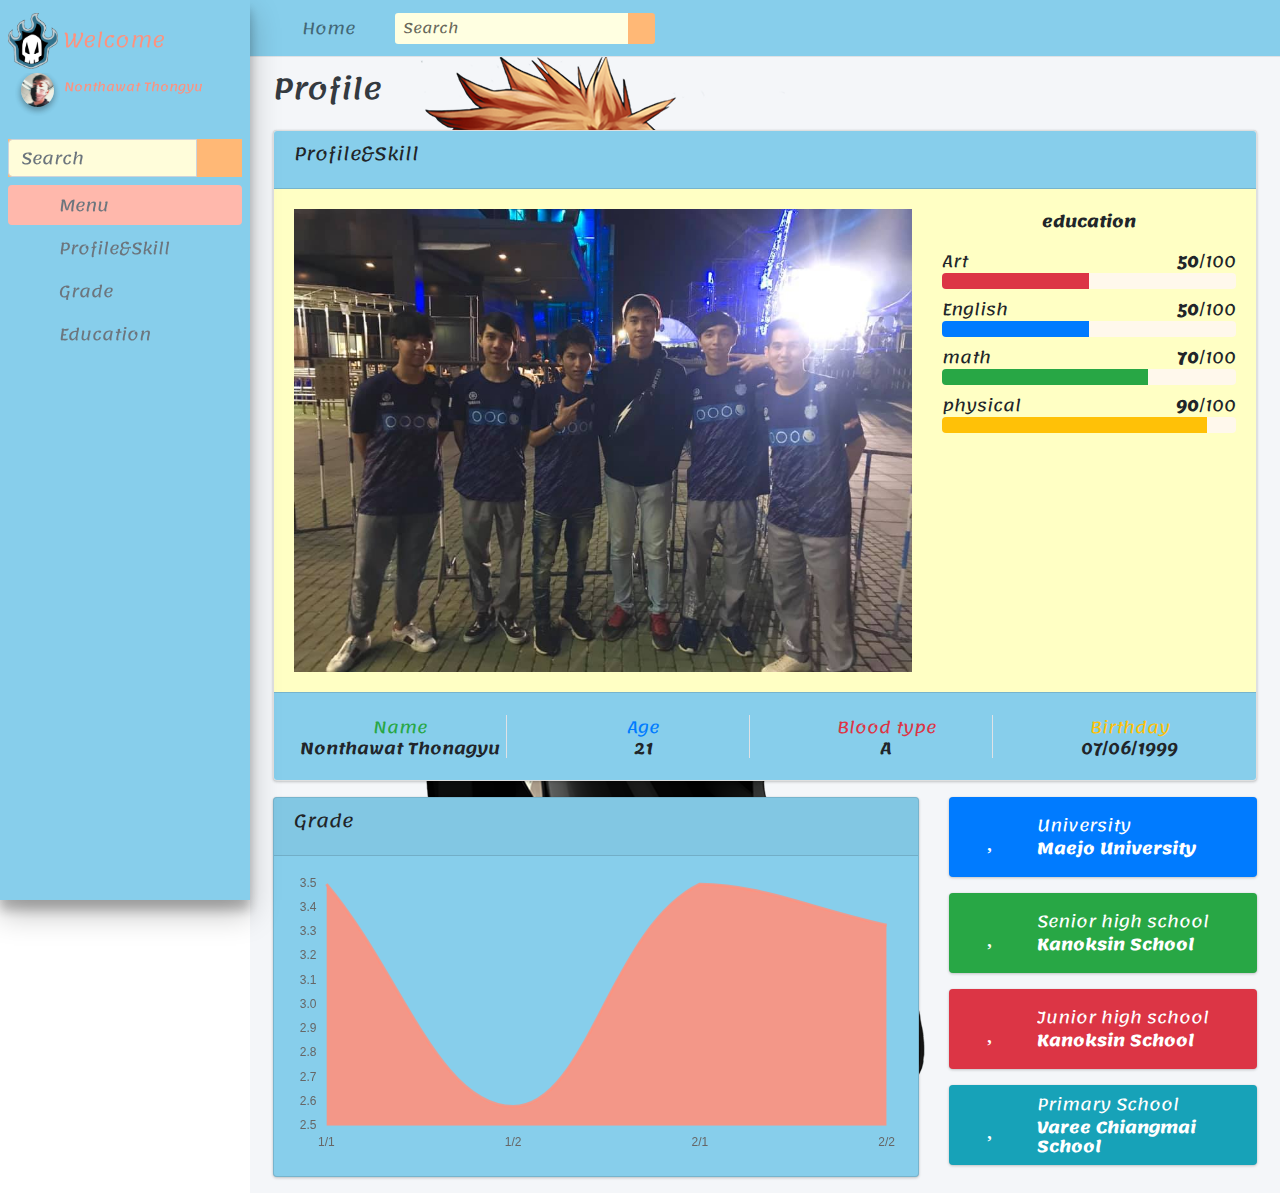
==== public/profile.html @ 497ecf7f "Enter" ====
<!DOCTYPE html>
<html lang="en">

<head>
    <meta charset="utf-8">
    <meta name="viewport" content="width=device-width, initial-scale=1">
    <title>Profile</title>
    <link rel="stylesheet" href="css/all.min.css">
    <!-- overlayScrollbars -->
    <link rel="stylesheet" href="css/OverlayScrollbars.min.css">
    <!-- Theme style -->
    <link rel="stylesheet" href="css/adminlte.min.css">
    <link rel="stylesheet" href="https://stackpath.bootstrapcdn.com/bootstrap/4.5.2/css/bootstrap.min.css"
        integrity="sha384-JcKb8q3iqJ61gNV9KGb8thSsNjpSL0n8PARn9HuZOnIxN0hoP+VmmDGMN5t9UJ0Z" crossorigin="anonymous">
    <link rel="stylesheet" href="https://stackpath.bootstrapcdn.com/bootstrap/4.5.0/css/bootstrap.min.css"
        integrity="sha384-9aIt2nRpC12Uk9gS9baDl411NQApFmC26EwAOH8WgZl5MYYxFfc+NcPb1dKGj7Sk" crossorigin="anonymous">
    <!--font awesome-->
    <link href="https://fonts.googleapis.com/css2?family=Lemonada:wght@400;500;600&display=swap" rel="stylesheet">
    <link rel="stylesheet" href="https://use.fontawesome.com/releases/v5.14.0/css/all.css"
        integrity="sha384-HzLeBuhoNPvSl5KYnjx0BT+WB0QEEqLprO+NBkkk5gbc67FTaL7XIGa2w1L0Xbgc" crossorigin="anonymous">
    <link rel="stylesheet" href="css/css.css">
</head>

<body class="hold-transition sidebar-mini layout-fixed layout-navbar-fixed">
    <div class="wrapper">

        <!-- Navbar -->
        <nav class="main-header navbar navbar-expand navbar-white navbar-light"
            style="background-color: skyblue;">
            <!-- Left navbar links -->
            <ul class="navbar-nav">
                <li class="nav-item">
                    <a class="nav-link" data-widget="pushmenu" href="#" role="button"><i class="fas fa-bars"></i></a>
                </li>
                <li class="nav-item d-none d-sm-inline-block">
                    <a href="" class="nav-link">Home</a>
                </li>
                <li class="nav-item d-none d-sm-inline-block">
                    <a href="#" class="nav-link"></a>
                </li>
            </ul>

            <!-- SEARCH FORM -->
            <form class="form-inline ml-3">
                <div class="input-group input-group-sm">
                    <input class="form-control form-control-navbar" type="search" placeholder="Search"
                        aria-label="Search" style="background-color: rgb(255, 255, 225);">
                    <div class="input-group-append">
                        <button class="btn btn-navbar" type="submit" style="background-color: rgb(255, 184, 118);">
                            <i class="fas fa-search"></i>
                        </button>
                    </div>
                </div>
            </form>
        </nav>
        <!-- /.navbar -->

        <!-- Main Sidebar Container -->
        <aside class="main-sidebar elevation-4" style="background-color: skyblue;">
            <!-- Brand Logo -->
            <a href="" class="brand-link ">
                <img src="images/logo.png" alt=""
                    class="bd-placeholder-img bd-placeholder-img-lg featurette-image img-fluid mx-auto" width="50"
                    height="50" reserveAspectRatio="xMidYMid slice" focusable="false" role="img"
                    aria-label="Placeholder: 50x50">
                <span class="brand-text font-weight-light " style="color: rgb(255, 145, 125);">Welcome</span>
            </a>

            <!-- Sidebar -->
            <div class="sidebar">
                <!-- Sidebar user panel (optional) -->
                <div class="user-panel mt-3 pb-3 mb-3 d-flex ">
                    <div class="image ">
                        <img src="images/Profile.jpg " class="img-circle elevation-2 " alt="User Image ">
                    </div>
                    <div class="info " style="font-size: 12px; ">
                        <a href="# " class="d-block " style="color: rgb(255, 145, 125);">Nonthawat Thongyu</a>
                    </div>
                </div>

                <!-- SidebarSearch Form -->
                <div class="form-inline ">
                    <div class="input-group " data-widget="sidebar-search "
                        style="background-color: rgb(255, 184, 118);">
                        <input class="form-control form-control-sidebar " type="search " placeholder="Search "
                            aria-label="Search " style="background-color: rgb(255, 253, 218);">
                        <div class=" input-group-append ">
                            <button class="btn btn-sidebar ">
                                <i class="fas fa-search fa-fw "></i>
                            </button>
                        </div>
                    </div>
                </div>

                <!-- Sidebar Menu -->
                <nav class="mt-2 ">
                    <ul class="nav nav-pills nav-sidebar flex-column " data-widget="treeview " role="menu "
                        data-accordion="false ">
                        <!-- Add icons to the links using the .nav-icon class
                   with font-awesome or any other icon font library -->
                        <li class="nav-item menu-open ">
                            <a href="# " class="nav-link " style="background-color: rgb(255, 184, 172); ">
                                <i class="nav-icon fas fa-th"></i>
                                <p>
                                    Menu
                                    <i class="right fas fa-angle-left "></i>
                                </p>
                            </a>
                            <ul class="nav nav-treeview">
                                <li class="nav-item">
                                    <a href="" class="nav-link">
                                        <i class="far fa-circle nav-icon"></i>
                                        <p>Profile&Skill</p>
                                    </a>
                                </li>
                                <li class="nav-item">
                                    <a href="" class="nav-link">
                                        <i class="far fa-circle nav-icon"></i>
                                        <p>Grade</p>
                                    </a>
                                </li>
                                <li class="nav-item">
                                    <a href="" class="nav-link">
                                        <i class="far fa-circle nav-icon"></i>
                                        <p>Education</p>
                                    </a>
                                </li>
                            </ul>
                        </li>
                    </ul>
                </nav>
                <!-- /.sidebar-menu -->
            </div>
            <!-- /.sidebar -->
        </aside>

        <div class="content-wrapper"
            style="background-image: url(images/bleach.png); background-attachment: fixed; background-repeat: no-repeat; background-position: 50% 0%;">
            <!-- Content Header (Page header) -->
            <div class="content-header">
                <div class="container-fluid">
                    <div class="row mb-2">
                        <div class="col-sm-6">
                            <h1 class="m-0 text-dark">Profile</h1>
                        </div>
                        <!-- /.col -->
                        <!-- /.col -->
                    </div>
                    <!-- /.row -->
                </div>
                <!-- /.container-fluid -->
            </div>
            <!-- /.content-header -->

            <!-- Main content -->
            <section class="content">
                <div class="container-fluid">
                    <div class="row">
                        <div class="col-md-12">
                            <div class="card">
                                <div class="card-header" style="background-color: skyblue; ">
                                    <h5 class="card-title">Profile&Skill</h5>
                                    <div class="card-tools">
                                        <button type="button" class="btn btn-tool" data-card-widget="collapse">
                                    </div>
                                </div>
                                <!-- /.card-header -->
                                <div class="card-body" style="background-color: rgb(255, 255, 196); ">
                                    <div class="row">
                                        <div class="col-md-8">
                                            <img src="images/Pro.jpg" alt=""
                                                class="bd-placeholder-img bd-placeholder-img-lg featurette-image img-fluid mx-auto"
                                                width="1000" height="400" reserveAspectRatio="xMidYMid slice"
                                                focusable="false" role="img" aria-label="Placeholder: 1000x400">

                                            <!-- /.chart-responsive -->
                                        </div>
                                        <!-- /.col -->
                                        <div class="col-md-4">
                                            <p class="text-center">
                                                <strong>education</strong>
                                            </p>

                                            <div class="progress-group">
                                                Art
                                                <span class="float-right"><b>50</b>/100</span>
                                                <div class="progress progress-sm"
                                                    style="background-color: rgb(255, 248, 236);">
                                                    <div class="progress-bar bg-danger" style="width: 50%"></div>
                                                </div>
                                            </div>
                                            <!-- /.progress-group -->

                                            <div class="progress-group">
                                                English
                                                <span class="float-right"><b>50</b>/100</span>
                                                <div class="progress progress-sm"
                                                    style="background-color: rgb(255, 248, 236);">
                                                    <div class="progress-bar bg-primary" style="width: 50%"></div>
                                                </div>
                                            </div>

                                            <!-- /.progress-group -->
                                            <div class="progress-group">
                                                <span class="progress-text">math</span>
                                                <span class="float-right"><b>70</b>/100</span>
                                                <div class="progress progress-sm"
                                                    style="background-color: rgb(255, 248, 236);">
                                                    <div class="progress-bar bg-success" style="width: 70% "></div>
                                                </div>
                                            </div>

                                            <!-- /.progress-group -->
                                            <div class="progress-group">
                                                physical
                                                <span class="float-right"><b>90</b>/100</span>
                                                <div class="progress progress-sm"
                                                    style="background-color: rgb(255, 248, 236);">
                                                    <div class="progress-bar bg-warning" style="width: 90%"></div>
                                                </div>
                                            </div>
                                            <!-- /.progress-group -->
                                        </div>
                                        <!-- /.col -->
                                    </div>
                                    <!-- /.row -->
                                </div>
                                <!-- ./card-body -->
                                <div class="card-footer" style="background-color:skyblue;">
                                    <div class=" row ">
                                        <div class="col-sm-3 col-6 ">
                                            <div class="description-block border-right ">
                                                <span class="description-percentage text-success "><i
                                                        class=" "></i>Name</span>
                                                <h5 class="description-header ">Nonthawat Thonagyu</h5>
                                            </div>
                                            <!-- /.description-block -->
                                        </div>
                                        <!-- /.col -->
                                        <div class="col-sm-3 col-6 ">
                                            <div class="description-block border-right ">
                                                <span class="description-percentage text-primary "><i
                                                        class=" "></i>Age</span>
                                                <h5 class="description-header ">21</h5>
                                            </div>
                                            <!-- /.description-block -->
                                        </div>
                                        <!-- /.col -->
                                        <div class="col-sm-3 col-6 ">
                                            <div class="description-block border-right ">
                                                <span class="description-percentage text-danger "><i class=" "></i>Blood
                                                    type</span>
                                                <h5 class="description-header ">A</h5>
                                            </div>
                                            <!-- /.description-block -->
                                        </div>
                                        <!-- /.col -->
                                        <div class="col-sm-3 col-6 ">
                                            <div class="description-block ">
                                                <span class="description-percentage text-warning "><i
                                                        class=" "></i>Birthday</span>
                                                <h5 class="description-header ">07/06/1999</h5>
                                            </div>
                                            <!-- /.description-block -->
                                        </div>
                                    </div>
                                    <!-- /.row -->
                                </div>
                                <!-- /.card-footer -->
                            </div>
                            <!-- /.card -->
                        </div>
                        <!-- /.col -->
                    </div>
                    <!-- /.row -->

                    <!-- Main row -->
                    <div class="row ">
                        <!-- Left col -->
                        <div class="col-md-8 ">
                            <!-- MAP & BOX PANE -->
                            <div class="card " style="background-color: skyblue; ">
                                <div class="card-header">
                                    <h3 class="card-title">Grade</h3>
                                </div>
                                <div class="card-body">
                                    <div class="chart">
                                        <canvas id="areaChart"
                                            style="min-height: 280px; height: 280px; max-height: 280px; max-width: 100%;"></canvas>
                                    </div>
                                </div>
                                <!-- /.card-body -->
                            </div>
                            <!-- /.card -->
                        </div>
                        <!-- /.col -->
                        <div class="col-md-4 ">
                            <!-- Info Boxes Style 2 -->
                            <div class="info-box mb-3 bg-primary ">
                                <span class="info-box-icon "><i class="far fa-heart "></i></span>

                                <div class="info-box-content ">
                                    <span class="info-box-text ">University</span>
                                    <span class="info-box-number ">Maejo University</span>
                                </div>
                                <!-- /.info-box-content -->
                            </div>
                            <!-- /.info-box -->
                            <div class="info-box mb-3 bg-success ">
                                <span class="info-box-icon "><i class="far fa-heart "></i></span>

                                <div class="info-box-content ">
                                    <span class="info-box-text ">Senior high school</span>
                                    <span class="info-box-number ">Kanoksin School</span>
                                </div>
                                <!-- /.info-box-content -->
                            </div>
                            <!-- /.info-box -->
                            <div class="info-box mb-3 bg-danger ">
                                <span class="info-box-icon "><i class="far fa-heart "></i></span>

                                <div class="info-box-content ">
                                    <span class="info-box-text ">Junior high school</span>
                                    <span class="info-box-number ">Kanoksin School</span>
                                </div>
                                <!-- /.info-box-content -->
                            </div>
                            <!-- /.info-box -->
                            <div class="info-box mb-3 bg-info ">
                                <span class="info-box-icon "><i class="far fa-heart "></i></span>

                                <div class="info-box-content ">
                                    <span class="info-box-text ">Primary School</span>
                                    <span class="info-box-number ">Varee Chiangmai School</span>
                                </div>
                                <!-- /.info-box-content -->
                            </div>
                            <!-- /.card -->
                        </div>
                        <!-- /.col -->
                    </div>
                    <!-- /.row -->
                </div>
                <!--/. container-fluid -->
            </section>
            <!-- /.content -->
        </div>
        <!-- /.content-header -->

        <!-- Main content -->

        <!-- /.content -->
    </div>
    <script src="js/jquery.min.js"></script>
    <!-- Bootstrap -->
    <script src="js/bootstrap.bundle.min.js "></script>
    <!-- overlayScrollbars -->
    <script src="js/jquery.overlayScrollbars.min.js "></script>
    <!-- AdminLTE App -->
    <script src="js/adminlte.js "></script>

    <!-- PAGE PLUGINS -->
    <!-- jQuery Mapael -->
    <script src="js/jquery.mousewheel.js "></script>
    <script src="js/raphael.min.js "></script>
    <script src="js/jquery.mapael.min.js "></script>
    <script src="js/usa_states.min.js "></script>
    <!-- ChartJS -->
    <script src="js/Chart.min.js "></script>

    <!-- AdminLTE for demo purposes -->
    <script src="js/demo.js "></script>
    <!-- AdminLTE dashboard demo (This is only for demo purposes) -->
    <script src="js/pages/dashboard2.js "></script>
    <script>
        $(function () {
            /* ChartJS
             * -------
             * Here we will create a few charts using ChartJS
             */

            //--------------
            //- AREA CHART -
            //--------------

            // Get context with jQuery - using jQuery's .get() method.
            var areaChartCanvas = $('#areaChart').get(0).getContext('2d')

            var areaChartData = {
                labels: ['1/1', '1/2', '2/1', '2/2'],
                datasets: [{
                    label: 'Digital Goods',
                    backgroundColor: 'rgba(255, 145, 125,0.9)',
                    borderColor: 'rgba(255, 145, 125,0.8)',
                    pointRadius: false,
                    pointColor: '#3b8bba',
                    pointStrokeColor: 'rgba(255, 145, 125,1)',
                    pointHighlightFill: '#fff',
                    pointHighlightStroke: 'rgba(255, 145, 125,1)',
                    data: [3.50, 2.58, 3.50, 3.33]
                }]
            }
            var areaChartOptions = {
                maintainAspectRatio: false,
                responsive: true,
                legend: {
                    display: false
                },
                scales: {
                    xAxes: [{
                        gridLines: {
                            display: false,
                        }
                    }],
                    yAxes: [{
                        gridLines: {
                            display: false,
                        }
                    }]
                }
            }

            // This will get the first returned node in the jQuery collection.
            var areaChart = new Chart(areaChartCanvas, {
                type: 'line',
                data: areaChartData,
                options: areaChartOptions
            })
        })
    </script>
</body>

</html>
---- public/css/OverlayScrollbars.min.css ----
/*!
 * OverlayScrollbars
 * https://github.com/KingSora/OverlayScrollbars
 *
 * Version: 1.12.0
 *
 * Copyright KingSora | Rene Haas.
 * https://github.com/KingSora
 *
 * Released under the MIT license.
 * Date: 05.04.2020
 */
html.os-html,html.os-html>.os-host{display:block;overflow:hidden;box-sizing:border-box;height:100%!important;width:100%!important;min-width:100%!important;min-height:100%!important;margin:0!important;position:absolute!important}html.os-html>.os-host>.os-padding{position:absolute}body.os-dragging,body.os-dragging *{cursor:default}.os-host,.os-host-textarea{position:relative;overflow:visible!important;-webkit-box-orient:vertical;-webkit-box-direction:normal;-ms-flex-direction:column;flex-direction:column;-ms-flex-wrap:nowrap;flex-wrap:nowrap;-webkit-box-pack:start;-ms-flex-pack:start;justify-content:flex-start;-ms-flex-line-pack:start;align-content:flex-start;-webkit-box-align:start;-ms-flex-align:start;-ms-grid-row-align:flex-start;align-items:flex-start}.os-host-flexbox{overflow:hidden!important;display:-webkit-box;display:-ms-flexbox;display:flex}.os-host-flexbox>.os-size-auto-observer{height:inherit!important}.os-host-flexbox>.os-content-glue{-webkit-box-flex:1;-ms-flex-positive:1;flex-grow:1;-ms-flex-negative:0;flex-shrink:0}.os-host-flexbox>.os-size-auto-observer,.os-host-flexbox>.os-content-glue{min-height:0;min-width:0;-webkit-box-flex:0;-ms-flex-positive:0;flex-grow:0;-ms-flex-negative:1;flex-shrink:1;-ms-flex-preferred-size:auto;flex-basis:auto}#os-dummy-scrollbar-size{position:fixed;opacity:0;-ms-filter:'progid:DXImageTransform.Microsoft.Alpha(Opacity=0)';visibility:hidden;overflow:scroll;height:500px;width:500px}#os-dummy-scrollbar-size>div{width:200%;height:200%;margin:10px 0}#os-dummy-scrollbar-size:before,#os-dummy-scrollbar-size:after,.os-content:before,.os-content:after{content:'';display:table;width:.01px;height:.01px;line-height:0;font-size:0;flex-grow:0;flex-shrink:0;visibility:hidden}#os-dummy-scrollbar-size,.os-viewport{-ms-overflow-style:scrollbar!important}.os-viewport-native-scrollbars-invisible#os-dummy-scrollbar-size,.os-viewport-native-scrollbars-invisible.os-viewport{scrollbar-width:none!important}.os-viewport-native-scrollbars-invisible#os-dummy-scrollbar-size::-webkit-scrollbar,.os-viewport-native-scrollbars-invisible.os-viewport::-webkit-scrollbar,.os-viewport-native-scrollbars-invisible#os-dummy-scrollbar-size::-webkit-scrollbar-corner,.os-viewport-native-scrollbars-invisible.os-viewport::-webkit-scrollbar-corner{display:none!important;width:0!important;height:0!important;visibility:hidden!important;background:0 0!important}.os-content-glue{box-sizing:inherit;max-height:100%;max-width:100%;width:100%;pointer-events:none}.os-padding{box-sizing:inherit;direction:inherit;position:absolute;overflow:visible;padding:0;margin:0;left:0;top:0;bottom:0;right:0;width:auto!important;height:auto!important;z-index:1}.os-host-overflow>.os-padding{overflow:hidden}.os-viewport{direction:inherit!important;box-sizing:inherit!important;resize:none!important;outline:0!important;position:absolute;overflow:hidden;top:0;left:0;bottom:0;right:0;padding:0;margin:0;-webkit-overflow-scrolling:touch}.os-content-arrange{position:absolute;z-index:-1;min-height:1px;min-width:1px;pointer-events:none}.os-content{direction:inherit;box-sizing:border-box!important;position:relative;display:block;height:100%;width:100%;height:100%;width:100%;visibility:visible}.os-content>.os-textarea{box-sizing:border-box!important;direction:inherit!important;background:0 0!important;outline:0 transparent!important;overflow:hidden!important;position:absolute!important;display:block!important;top:0!important;left:0!important;margin:0!important;border-radius:0!important;float:none!important;-webkit-filter:none!important;filter:none!important;border:0!important;resize:none!important;-webkit-transform:none!important;transform:none!important;max-width:none!important;max-height:none!important;box-shadow:none!important;-webkit-perspective:none!important;perspective:none!important;opacity:1!important;z-index:1!important;clip:auto!important;vertical-align:baseline!important;padding:0}.os-host-rtl>.os-padding>.os-viewport>.os-content>.os-textarea{right:0!important}.os-content>.os-textarea-cover{z-index:-1;pointer-events:none}.os-content>.os-textarea[wrap=off]{white-space:pre!important;margin:0!important}.os-text-inherit{font-family:inherit;font-size:inherit;font-weight:inherit;font-style:inherit;font-variant:inherit;text-transform:inherit;text-decoration:inherit;text-indent:inherit;text-align:inherit;text-shadow:inherit;text-overflow:inherit;letter-spacing:inherit;word-spacing:inherit;line-height:inherit;unicode-bidi:inherit;direction:inherit;color:inherit;cursor:text}.os-resize-observer,.os-resize-observer-host{box-sizing:inherit;display:block;visibility:hidden;position:absolute;top:0;left:0;height:100%;width:100%;overflow:hidden;pointer-events:none;z-index:-1}.os-resize-observer-host{padding:inherit;border:inherit;border-color:transparent;border-style:solid;box-sizing:border-box}.os-resize-observer-host>.os-resize-observer{height:200%;width:200%;padding:inherit;border:inherit;margin:0;display:block;box-sizing:content-box}.os-resize-observer-host.observed{display:flex;flex-direction:column;justify-content:flex-start;align-items:flex-start}.os-resize-observer-host.observed>.os-resize-observer{position:relative;flex-grow:1;flex-shrink:0;flex-basis:auto}.os-size-auto-observer{box-sizing:inherit!important;height:100%;width:inherit;max-width:1px;position:relative;float:left;max-height:1px;overflow:hidden;z-index:-1;padding:0;margin:0;pointer-events:none;-webkit-box-flex:inherit;-ms-flex-positive:inherit;flex-grow:inherit;-ms-flex-negative:0;flex-shrink:0;-ms-flex-preferred-size:0;flex-basis:0}.os-size-auto-observer>.os-resize-observer{width:1000%;height:1000%;min-height:1px;min-width:1px}.os-resize-observer-item{position:absolute;top:0;right:0;bottom:0;left:0;overflow:hidden;z-index:-1;opacity:0;direction:ltr!important;-webkit-box-flex:0!important;-ms-flex:none!important;flex:none!important}.os-resize-observer-item-final{position:absolute;left:0;top:0;-webkit-transition:none!important;transition:none!important;-webkit-box-flex:0!important;-ms-flex:none!important;flex:none!important}.os-resize-observer{-webkit-animation-duration:.001s;animation-duration:.001s;-webkit-animation-name:os-resize-observer-dummy-animation;animation-name:os-resize-observer-dummy-animation}object.os-resize-observer{box-sizing:border-box!important}@-webkit-keyframes os-resize-observer-dummy-animation{0%{z-index:0}to{z-index:-1}}@keyframes os-resize-observer-dummy-animation{0%{z-index:0}to{z-index:-1}}.os-host-transition>.os-scrollbar,.os-host-transition>.os-scrollbar-corner{-webkit-transition:opacity .3s,visibility .3s,top .3s,right .3s,bottom .3s,left .3s;transition:opacity .3s,visibility .3s,top .3s,right .3s,bottom .3s,left .3s}html.os-html>.os-host>.os-scrollbar{position:absolute;z-index:999999}.os-scrollbar,.os-scrollbar-corner{position:absolute;opacity:1;-ms-filter:'progid:DXImageTransform.Microsoft.Alpha(Opacity=100)';z-index:1}.os-scrollbar-corner{bottom:0;right:0}.os-scrollbar{pointer-events:none}.os-scrollbar-track{pointer-events:auto;position:relative;height:100%;width:100%;padding:0!important;border:0!important}.os-scrollbar-handle{pointer-events:auto;position:absolute;width:100%;height:100%}.os-scrollbar-handle-off,.os-scrollbar-track-off{pointer-events:none}.os-scrollbar.os-scrollbar-unusable,.os-scrollbar.os-scrollbar-unusable *{pointer-events:none!important}.os-scrollbar.os-scrollbar-unusable .os-scrollbar-handle{opacity:0!important}.os-scrollbar-horizontal{bottom:0;left:0}.os-scrollbar-vertical{top:0;right:0}.os-host-rtl>.os-scrollbar-horizontal{right:0}.os-host-rtl>.os-scrollbar-vertical{right:auto;left:0}.os-host-rtl>.os-scrollbar-corner{right:auto;left:0}.os-scrollbar-auto-hidden,.os-padding+.os-scrollbar-corner,.os-host-resize-disabled.os-host-scrollbar-horizontal-hidden>.os-scrollbar-corner,.os-host-scrollbar-horizontal-hidden>.os-scrollbar-horizontal,.os-host-resize-disabled.os-host-scrollbar-vertical-hidden>.os-scrollbar-corner,.os-host-scrollbar-vertical-hidden>.os-scrollbar-vertical,.os-scrollbar-horizontal.os-scrollbar-auto-hidden+.os-scrollbar-vertical+.os-scrollbar-corner,.os-scrollbar-horizontal+.os-scrollbar-vertical.os-scrollbar-auto-hidden+.os-scrollbar-corner,.os-scrollbar-horizontal.os-scrollbar-auto-hidden+.os-scrollbar-vertical.os-scrollbar-auto-hidden+.os-scrollbar-corner{opacity:0;visibility:hidden;pointer-events:none}.os-scrollbar-corner-resize-both{cursor:nwse-resize}.os-host-rtl>.os-scrollbar-corner-resize-both{cursor:nesw-resize}.os-scrollbar-corner-resize-horizontal{cursor:ew-resize}.os-scrollbar-corner-resize-vertical{cursor:ns-resize}.os-dragging .os-scrollbar-corner.os-scrollbar-corner-resize{cursor:default}.os-host-resize-disabled.os-host-scrollbar-horizontal-hidden>.os-scrollbar-vertical{top:0;bottom:0}.os-host-resize-disabled.os-host-scrollbar-vertical-hidden>.os-scrollbar-horizontal,.os-host-rtl.os-host-resize-disabled.os-host-scrollbar-vertical-hidden>.os-scrollbar-horizontal{right:0;left:0}.os-scrollbar:hover,.os-scrollbar-corner.os-scrollbar-corner-resize{opacity:1!important;visibility:visible!important}.os-scrollbar-corner.os-scrollbar-corner-resize{background-image:url([data-uri]);background-repeat:no-repeat;background-position:100% 100%;pointer-events:auto!important}.os-host-rtl>.os-scrollbar-corner.os-scrollbar-corner-resize{-webkit-transform:scale(-1,1);transform:scale(-1,1)}.os-host-overflow{overflow:hidden!important}.os-theme-none>.os-scrollbar-horizontal,.os-theme-none>.os-scrollbar-vertical,.os-theme-none>.os-scrollbar-corner{display:none!important}.os-theme-none>.os-scrollbar-corner-resize{display:block!important;min-width:10px;min-height:10px}.os-theme-dark>.os-scrollbar-horizontal,.os-theme-light>.os-scrollbar-horizontal{right:10px;height:10px}.os-theme-dark>.os-scrollbar-vertical,.os-theme-light>.os-scrollbar-vertical{bottom:10px;width:10px}.os-theme-dark.os-host-rtl>.os-scrollbar-horizontal,.os-theme-light.os-host-rtl>.os-scrollbar-horizontal{left:10px;right:0}.os-theme-dark>.os-scrollbar-corner,.os-theme-light>.os-scrollbar-corner{height:10px;width:10px}.os-theme-dark>.os-scrollbar-corner,.os-theme-light>.os-scrollbar-corner{background-color:transparent}.os-theme-dark>.os-scrollbar,.os-theme-light>.os-scrollbar{padding:2px;box-sizing:border-box;background:0 0}.os-theme-dark>.os-scrollbar.os-scrollbar-unusable,.os-theme-light>.os-scrollbar.os-scrollbar-unusable{background:0 0}.os-theme-dark>.os-scrollbar>.os-scrollbar-track,.os-theme-light>.os-scrollbar>.os-scrollbar-track{background:0 0}.os-theme-dark>.os-scrollbar-horizontal>.os-scrollbar-track>.os-scrollbar-handle,.os-theme-light>.os-scrollbar-horizontal>.os-scrollbar-track>.os-scrollbar-handle{min-width:30px}.os-theme-dark>.os-scrollbar-vertical>.os-scrollbar-track>.os-scrollbar-handle,.os-theme-light>.os-scrollbar-vertical>.os-scrollbar-track>.os-scrollbar-handle{min-height:30px}.os-theme-dark.os-host-transition>.os-scrollbar>.os-scrollbar-track>.os-scrollbar-handle,.os-theme-light.os-host-transition>.os-scrollbar>.os-scrollbar-track>.os-scrollbar-handle{-webkit-transition:background-color .3s;transition:background-color .3s}.os-theme-dark>.os-scrollbar>.os-scrollbar-track>.os-scrollbar-handle,.os-theme-light>.os-scrollbar>.os-scrollbar-track>.os-scrollbar-handle,.os-theme-dark>.os-scrollbar>.os-scrollbar-track,.os-theme-light>.os-scrollbar>.os-scrollbar-track{border-radius:10px}.os-theme-dark>.os-scrollbar>.os-scrollbar-track>.os-scrollbar-handle{background:rgba(0,0,0,.4)}.os-theme-light>.os-scrollbar>.os-scrollbar-track>.os-scrollbar-handle{background:rgba(255,255,255,.4)}.os-theme-dark>.os-scrollbar:hover>.os-scrollbar-track>.os-scrollbar-handle{background:rgba(0,0,0,.55)}.os-theme-light>.os-scrollbar:hover>.os-scrollbar-track>.os-scrollbar-handle{background:rgba(255,255,255,.55)}.os-theme-dark>.os-scrollbar>.os-scrollbar-track>.os-scrollbar-handle.active{background:rgba(0,0,0,.7)}.os-theme-light>.os-scrollbar>.os-scrollbar-track>.os-scrollbar-handle.active{background:rgba(255,255,255,.7)}.os-theme-dark>.os-scrollbar-horizontal .os-scrollbar-handle:before,.os-theme-dark>.os-scrollbar-vertical .os-scrollbar-handle:before,.os-theme-light>.os-scrollbar-horizontal .os-scrollbar-handle:before,.os-theme-light>.os-scrollbar-vertical .os-scrollbar-handle:before{content:'';position:absolute;left:0;right:0;top:0;bottom:0;display:block}.os-theme-dark.os-host-scrollbar-horizontal-hidden>.os-scrollbar-horizontal .os-scrollbar-handle:before,.os-theme-dark.os-host-scrollbar-vertical-hidden>.os-scrollbar-vertical .os-scrollbar-handle:before,.os-theme-light.os-host-scrollbar-horizontal-hidden>.os-scrollbar-horizontal .os-scrollbar-handle:before,.os-theme-light.os-host-scrollbar-vertical-hidden>.os-scrollbar-vertical .os-scrollbar-handle:before{display:none}.os-theme-dark>.os-scrollbar-horizontal .os-scrollbar-handle:before,.os-theme-light>.os-scrollbar-horizontal .os-scrollbar-handle:before{top:-6px;bottom:-2px}.os-theme-dark>.os-scrollbar-vertical .os-scrollbar-handle:before,.os-theme-light>.os-scrollbar-vertical .os-scrollbar-handle:before{left:-6px;right:-2px}.os-host-rtl.os-theme-dark>.os-scrollbar-vertical .os-scrollbar-handle:before,.os-host-rtl.os-theme-light>.os-scrollbar-vertical .os-scrollbar-handle:before{right:-6px;left:-2px}
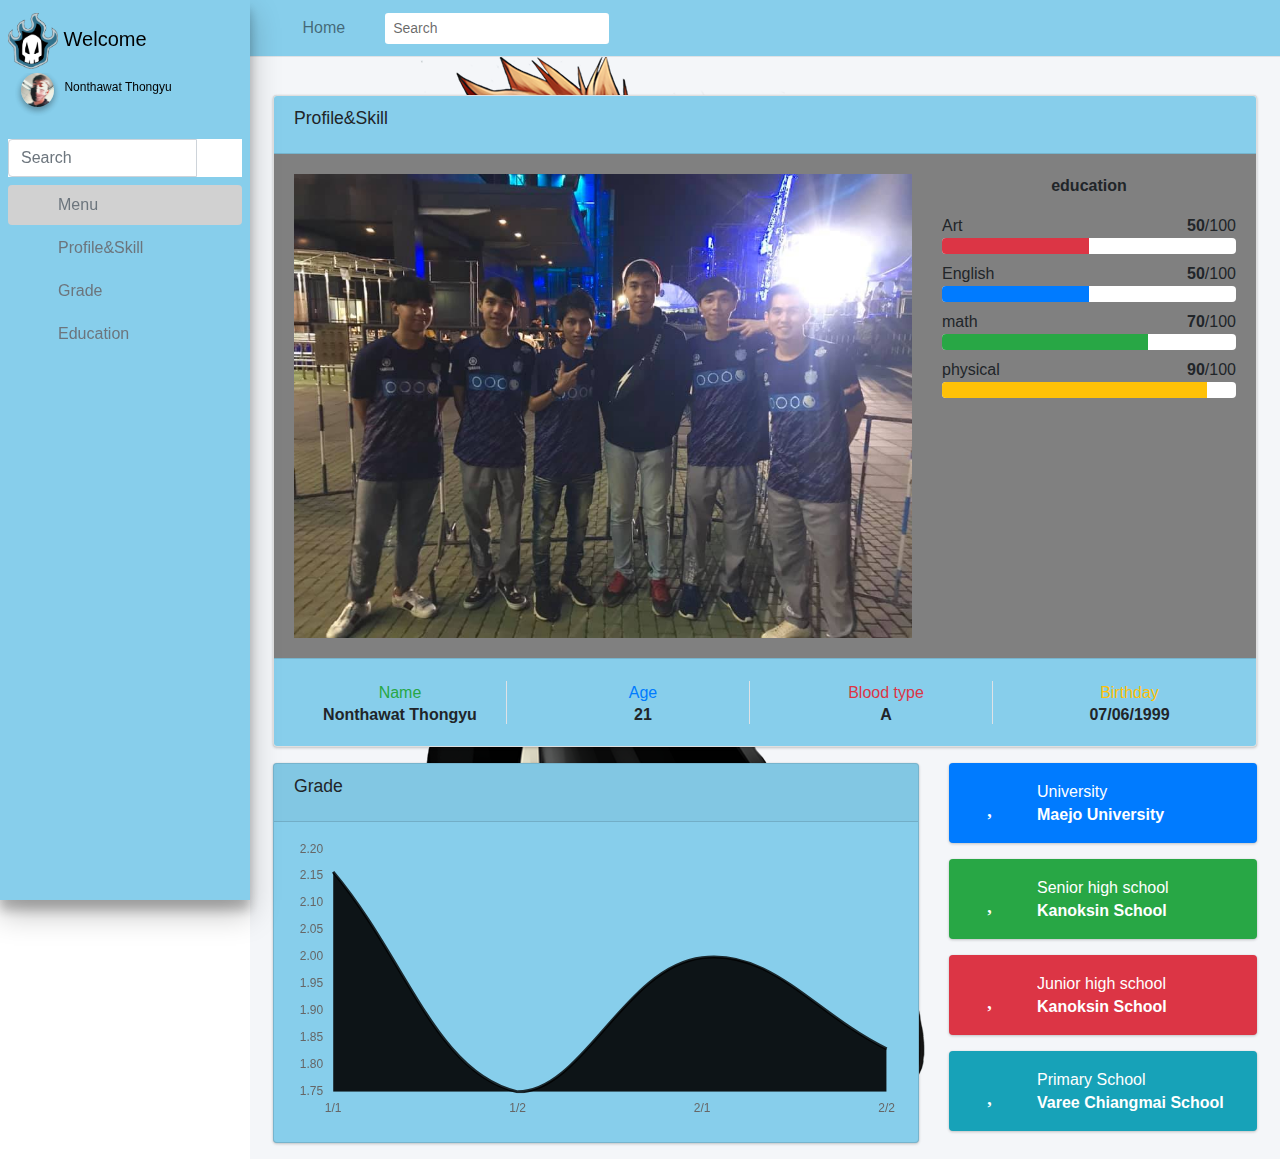
==== commit a4768756: "push" ====
--- a/public/profile.html
+++ b/public/profile.html
@@ -44,9 +44,9 @@
             <form class="form-inline ml-3">
                 <div class="input-group input-group-sm">
                     <input class="form-control form-control-navbar" type="search" placeholder="Search"
-                        aria-label="Search" style="background-color: rgb(255, 255, 225);">
+                        aria-label="Search" style="background-color: rgb(255, 255, 255);">
                     <div class="input-group-append">
-                        <button class="btn btn-navbar" type="submit" style="background-color: rgb(255, 184, 118);">
+                        <button class="btn btn-navbar" type="submit" style="background-color: rgb(255, 255, 255);">
                             <i class="fas fa-search"></i>
                         </button>
                     </div>
@@ -63,7 +63,7 @@
                     class="bd-placeholder-img bd-placeholder-img-lg featurette-image img-fluid mx-auto" width="50"
                     height="50" reserveAspectRatio="xMidYMid slice" focusable="false" role="img"
                     aria-label="Placeholder: 50x50">
-                <span class="brand-text font-weight-light " style="color: rgb(255, 145, 125);">Welcome</span>
+                <span class="brand-text font-weight-light " style="color: rgb(0, 0, 0);">Welcome</span>
             </a>
 
             <!-- Sidebar -->
@@ -74,16 +74,16 @@
                         <img src="images/Profile.jpg " class="img-circle elevation-2 " alt="User Image ">
                     </div>
                     <div class="info " style="font-size: 12px; ">
-                        <a href="# " class="d-block " style="color: rgb(255, 145, 125);">Nonthawat Thongyu</a>
+                        <a href="# " class="d-block " style="color: rgb(0, 0, 0);">Nonthawat Thongyu</a>
                     </div>
                 </div>
 
                 <!-- SidebarSearch Form -->
                 <div class="form-inline ">
                     <div class="input-group " data-widget="sidebar-search "
-                        style="background-color: rgb(255, 184, 118);">
+                        style="background-color: rgb(255, 255, 255);">
                         <input class="form-control form-control-sidebar " type="search " placeholder="Search "
-                            aria-label="Search " style="background-color: rgb(255, 253, 218);">
+                            aria-label="Search " style="background-color: rgb(255, 255, 255);">
                         <div class=" input-group-append ">
                             <button class="btn btn-sidebar ">
                                 <i class="fas fa-search fa-fw "></i>
@@ -99,7 +99,7 @@
                         <!-- Add icons to the links using the .nav-icon class
                    with font-awesome or any other icon font library -->
                         <li class="nav-item menu-open ">
-                            <a href="# " class="nav-link " style="background-color: rgb(255, 184, 172); ">
+                            <a href="# " class="nav-link " style="background-color: rgb(209, 209, 209); ">
                                 <i class="nav-icon fas fa-th"></i>
                                 <p>
                                     Menu
@@ -141,7 +141,7 @@
                 <div class="container-fluid">
                     <div class="row mb-2">
                         <div class="col-sm-6">
-                            <h1 class="m-0 text-dark">Profile</h1>
+                            <h1 class="m-0 text-dark"></h1>
                         </div>
                         <!-- /.col -->
                         <!-- /.col -->
@@ -165,7 +165,7 @@
                                     </div>
                                 </div>
                                 <!-- /.card-header -->
-                                <div class="card-body" style="background-color: rgb(255, 255, 196); ">
+                                <div class="card-body" style="background-color: rgb(128, 128, 128); ">
                                     <div class="row">
                                         <div class="col-md-8">
                                             <img src="images/Pro.jpg" alt=""
@@ -185,7 +185,7 @@
                                                 Art
                                                 <span class="float-right"><b>50</b>/100</span>
                                                 <div class="progress progress-sm"
-                                                    style="background-color: rgb(255, 248, 236);">
+                                                    style="background-color: rgb(255, 255, 255);">
                                                     <div class="progress-bar bg-danger" style="width: 50%"></div>
                                                 </div>
                                             </div>
@@ -195,7 +195,7 @@
                                                 English
                                                 <span class="float-right"><b>50</b>/100</span>
                                                 <div class="progress progress-sm"
-                                                    style="background-color: rgb(255, 248, 236);">
+                                                    style="background-color: rgb(255, 255, 255);">
                                                     <div class="progress-bar bg-primary" style="width: 50%"></div>
                                                 </div>
                                             </div>
@@ -205,7 +205,7 @@
                                                 <span class="progress-text">math</span>
                                                 <span class="float-right"><b>70</b>/100</span>
                                                 <div class="progress progress-sm"
-                                                    style="background-color: rgb(255, 248, 236);">
+                                                    style="background-color: rgb(255, 255, 255);">
                                                     <div class="progress-bar bg-success" style="width: 70% "></div>
                                                 </div>
                                             </div>
@@ -215,7 +215,7 @@
                                                 physical
                                                 <span class="float-right"><b>90</b>/100</span>
                                                 <div class="progress progress-sm"
-                                                    style="background-color: rgb(255, 248, 236);">
+                                                    style="background-color: rgb(255, 255, 255);">
                                                     <div class="progress-bar bg-warning" style="width: 90%"></div>
                                                 </div>
                                             </div>
@@ -232,7 +232,7 @@
                                             <div class="description-block border-right ">
                                                 <span class="description-percentage text-success "><i
                                                         class=" "></i>Name</span>
-                                                <h5 class="description-header ">Nonthawat Thonagyu</h5>
+                                                <h5 class="description-header ">Nonthawat Thongyu</h5>
                                             </div>
                                             <!-- /.description-block -->
                                         </div>
@@ -390,14 +390,14 @@
                 labels: ['1/1', '1/2', '2/1', '2/2'],
                 datasets: [{
                     label: 'Digital Goods',
-                    backgroundColor: 'rgba(255, 145, 125,0.9)',
-                    borderColor: 'rgba(255, 145, 125,0.8)',
+                    backgroundColor: 'rgba(0, 0, 0,0.9)',
+                    borderColor: 'rgba(0, 0, 0,0.8)',
                     pointRadius: false,
                     pointColor: '#3b8bba',
-                    pointStrokeColor: 'rgba(255, 145, 125,1)',
+                    pointStrokeColor: 'rgba(0, 0, 0,1)',
                     pointHighlightFill: '#fff',
-                    pointHighlightStroke: 'rgba(255, 145, 125,1)',
-                    data: [3.50, 2.58, 3.50, 3.33]
+                    pointHighlightStroke: 'rgba(0, 0, 0,1)',
+                    data: [2.16,1.75,2.00 ,1.83]
                 }]
             }
             var areaChartOptions = {
--- a/public/css/css.css
+++ b/public/css/css.css
@@ -1,5 +1,5 @@
 body {
-    font-family: 'Lemonada', cursive;
+    font-family: 'Prompt', sans-serif;
     background-attachment: fixed;
     background-repeat: no-repeat;
     background-position: 50% 0%;
